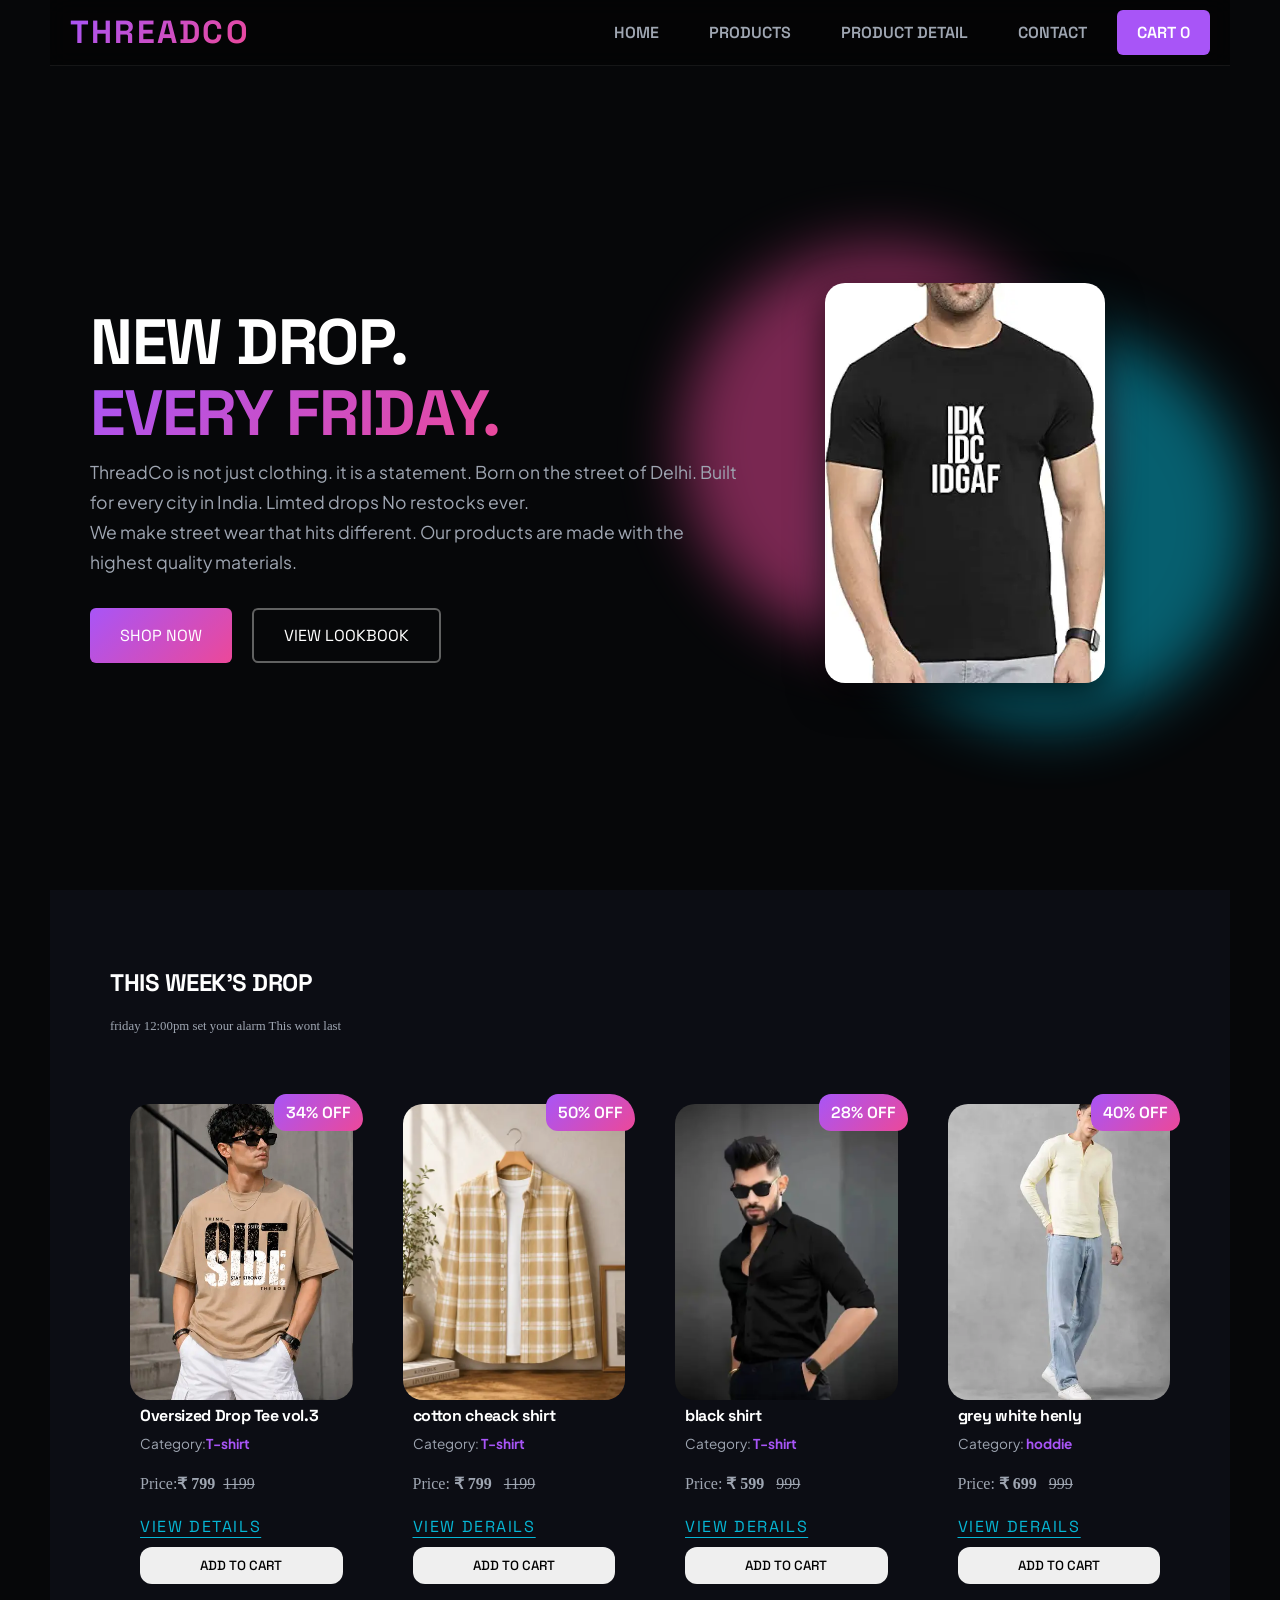
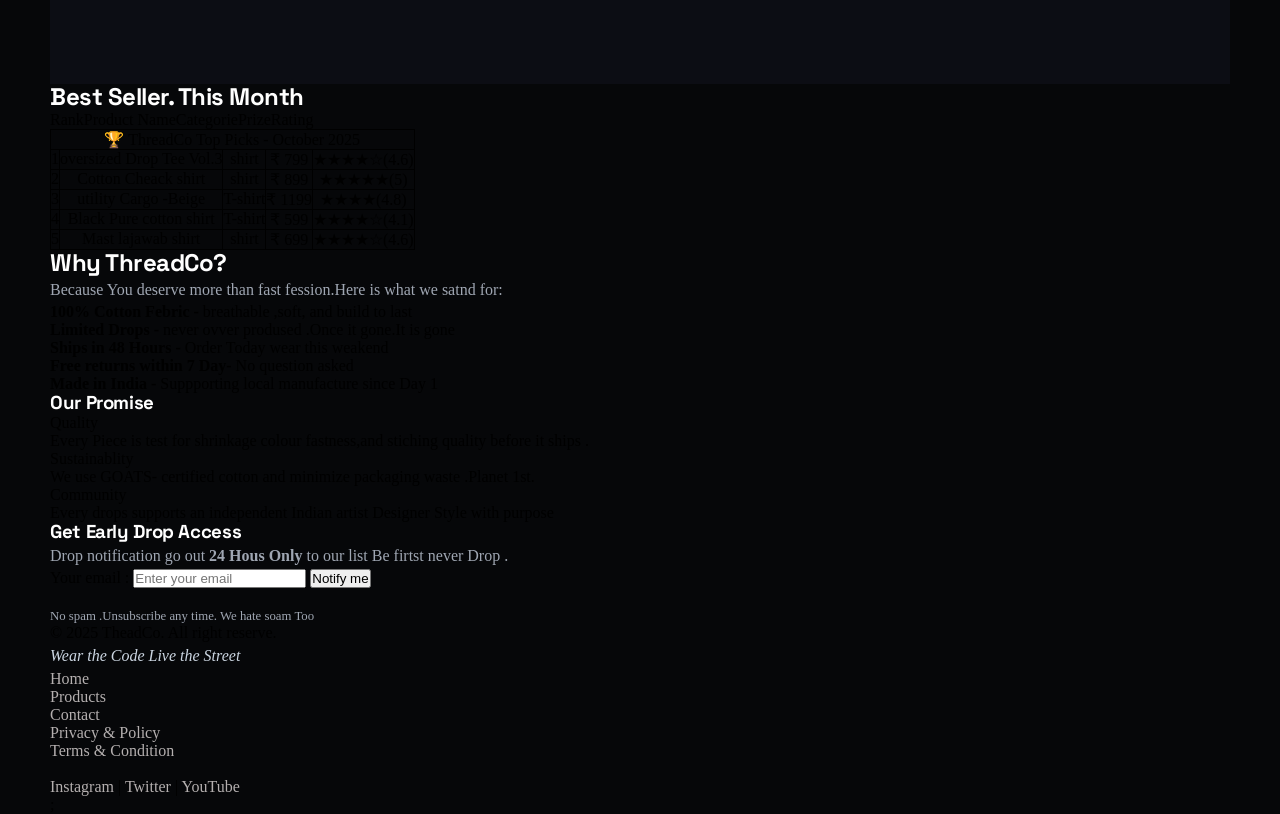
==== index.html @ 365b4011 "Add files via upload" ====
<!DOCTYPE html>
<html lang="en">

<head>
  <meta charset="UTF-8">
  <meta name="viewport" content="width=device-width, initial-scale=1.0">
  <title>ThreadCode - wear the code live the street.</title>
  <style>
    table,th,td,tr{
       border: 1px solid black;
            border-collapse: collapse;
            text-align: center;
    }

  </style>
  <link rel="stylesheet" href="style.css">
  </head>

  <body>
      <header> 
        <h1>ThreadCo</h1>
        <!-- <p><em>Wear The Code. Live The Sreet</em></p> -->
         <nav>
        <ul type="disk">
          <li><a href="">Home</a></li>
          <li><a href="products.html">Products</a></li>
          <li><a href="">Product detail</a></li>
          <li><a href="contactus.html">Contact</a></li>
          <li><a href="">Cart 0</a></li>
        </ul>
        </nav>
      </header>
   <div>
     <main>
       <section id="hero">
         <div id="lefthero">
          <h2>New Drop. <br><span id="gradient-text"> Every Friday.</span></h2>
         <p>ThreadCo is not just clothing. it is a statement. Born on the street of Delhi. Built for every city in India.
         Limted drops No restocks ever. <br>
         We make street wear that hits different. Our products are made with the highest quality materials. <br></p>
         <div id="cta">
         <a href=" " class="btn1">Shop Now</a> 
         <a href="" class="btn2">View Lookbook</a>
         </div>
        </div>
        
        <div id="righthero">
          <div><div class="glow orb1"></div>
          <div><div class="glow orb2"></div>
        </div><img src="hero.webp" alt="">
          
       </div>
       </section>

       <section id="week-drop">
       <h2>This Week's Drop</h2>
       <p id="p1"><small> friday 12:00pm set your alarm This wont last</small></p>
          
        <!-- item 1 -->
          
          <div id="cards">
          <Article>
          <figure>
          <img src="oversized  t shirt.webp" alt="" length="200px" width="200px">
          <figcaption>Oversized Drop Tee vol.3 </figcaption><br>
        </figure>
          <h3>Oversized Drop Tee vol.3</h3>
        <p>Category:<span>T-shirt</span></p>
        <p>Price:<b>₹ 799</b><s>1199</s></p>
        <p><mark>34% OFF</mark></p>
        <a href="">view details</a>
        <button type="submit" style="margin: 10px;">Add to cart</button>
           </Article>

         <!-- item 2 -->
         
         <article>
         <figure>
          <img src="cotton cheack shirt.webp" alt="" length="200px" width="200px">
          <figcaption> cotton cheack shirt </figcaption>
        </figure>
          <h3>cotton cheack shirt</h3>
         <p>Category: <span>T-shirt</span></p>
         <p>Price:  <b>₹ 799</b> <s>1199</s></p>
         <p><mark>50% OFF</mark></p>

         <a href="">view derails </a>
         <button type="submit" style="margin: 10px;">Add to cart</button>
          </article>

         <!-- item 3 -->

          <article>
         <figure>
          <img src="black shirt.webp" alt="" length="200px" width="200px">
          <figcaption>black shirt </figcaption>
         </figure>
            <h3>black shirt </h3>
         <p>Category: <span>T-shirt</span></p>
         <p>Price:  <b>₹ 599</b> <s>999</s></p>
         <p><mark>28% OFF</mark></p>
         <a href="">view derails </a>
         <button type="submit" style="margin: 10px;">Add to cart</button>
         </article>

         <!-- item 4 -->

          <article>
         <figure>
          <img src="henly.webp" alt="" length="200px" width="200px">
          <figcaption>grey white henly </figcaption>
         </figure>
           <h3>grey white henly</h3>
         <p>Category: <span>hoddie</span></p>
         <p>Price:<b> ₹ 699 </b> <s>999</s></p>
        <p> <mark>40% OFF</mark> </p>
        <a href="">view derails </a>
        <button type="submit" style="margin: 10px;">Add to cart</button>
        </article>
       </section>
       </div>
                 
       <section>
        <h2>Best Seller. This Month </h2>
        <table>
        <tr>
          <td colspan="5">&#127942; ThreadCo Top Picks - October 2025 </td>
        </tr>
        <tr>
        <d>Rank</d>
        <d>Product Name</d>
        <d>Categorie</d>
        <d>Prize</d>
        <d>Rating</d>
       </tr>
        <tr>
          <td>1</td>
          <td>oversized Drop Tee Vol.3</td>
          <td>shirt</td>
          <td> &#8377; 799</td>
          <td>&#9733;&#9733;&#9733;&#9733;&#9734;(4.6)</td>
        </tr>
        <tr>
          <td>2</td>
          <td>Cotton Cheack shirt</td>
          <td>shirt</td>
          <td>  &#8377; 899</td>
          <td>&#9733;&#9733;&#9733;&#9733;&#9733;(5)</td>
        </tr>
        <tr>
        <td>3 </td>
        <td>utility Cargo -Beige</td>
        <td>T-shirt</td>
        <td>  &#8377; 1199</td>
        <td>&#9733;&#9733;&#9733;&#9733;(4.8)</td>
      </tr>
        <tr>
        <td>4</td>
        <td>Black Pure cotton shirt</td>
        <td>T-shirt</td>
        <td>  &#8377; 599</td>
        <td>&#9733;&#9733;&#9733;&#9733;&#9734;(4.1)</td>
      </tr>
        <td>5</td>
        <td>Mast lajawab shirt</td>
        <td>shirt</td>
        <td> &#8377; 699</td>
        <td>&#9733;&#9733;&#9733;&#9733;&#9734;(4.6)</td>
      </tr>
        </table>
      </section>

      <section>
         <h2>Why ThreadCo?</h2>
         <p>Because You deserve more than fast fession.Here is what we satnd for:</p>
         <ul>
          <li><b>100% Cotton Febric -</b> breathable ,soft, and build to last</li>
          <li><b>Limited Drops -</b> never ovver prodused .Once it gone.It is gone</li>
          <li><b>Ships in 48 Hours  -</b> Order Today wear this weakend </li>
          <li><b>Free returns within 7 Day-</b> No question asked </li>
          <li><b>Made in India -</b> Suppporting local manufacture since Day 1</li>
          </ul>
        <h3>Our Promise</h3>
        <dl>
          <dt> Quality 
            <dd>
                Every Piece is test for shrinkage colour fastness,and stiching quality before it ships .
            </dd>
          </dt>

          <dt>Sustainablity
            <dd>
               We use GOATS- certified cotton and minimize packaging waste .Planet 1st.
            </dd>
          </dt>

          <dt>Community
            <dd>
                Every drops supports an independent Indian artist Designer Style with purpose
            </dd>
          </dt>
          <section>
            <h3>
              Get Early Drop Access
            </h3>
            <p>Drop notification go out <b>24 Hous Only </b>to our list Be firtst never Drop .</p>
            <label for="email">Your email :</label>
            <input type="email" id="email" placeholder="Enter your email">
            <button type="submit">Notify me</button> <br><br>
           <small>No spam .Unsubscribe any time. We hate soam Too</small>
            </section>
           </dl>
          </main>
        </section>
      <footer>
         &#169 2025 TheadCo. All right reserve.
           <br>
           <p><em>Wear the Code Live the Street</em></p>
           <nav>
             <ul>
            <li><a href="">Home</a></li>
            <li><a href="">Products</a></li>
            <li><a href="">Contact </a></li>
            <li><a href="">Privacy & Policy</a></li>
            <li><a href="">Terms & Condition</a></li>
           </ul>
           </nav>
           <br>
            <a href="">Instagram</a> | <a href="">Twitter</a> | <a href="">YouTube</a>
    </footer>
  </div>

</body>

</html>;
---- style.css ----
@import url('https://fonts.googleapis.com/css2?family=Plus+Jakarta+Sans:wght@300;400;500;600;700;800&family=Space+Grotesk:wght@400;500;600;700;800&display=swap');


* {
    padding: 0;
    margin: 0;
    box-sizing: border-box;
}

:root {
    /* Brand Theme Colors */
    --color-primary: #a855f7;
    --color-primary-glow: rgba(168, 85, 247, 0.25);
    --color-secondary: #ec4899;
    --color-secondary-glow: rgba(236, 72, 153, 0.25);
    --color-accent: #06b6d4;


    /* Base & Layout Backgrounds */
    --color-bg-base: #060709;
    --color-bg-section: #0c0d14;
    --color-bg-footer: #161922;
    --color-surface: #11131a;
    --color-surface-muted: #1e212f;


    /* Borders */
    --color-border: rgba(255, 255, 255, 0.07);


    /* Typography Text Colors */
    --white: #ffffff;
    --color-text-body: #cbd5e1;
    --color-text-muted: #9fa6b2;
    --font-display: 'Space Grotesk', sans-serif;
    --font-body: 'Plus Jakarta Sans', sans-serif;
    --radius-sm: 6px;
    --radius-md: 12px;
    --radius-lg: 20px;
    --shadow-sm: 0 4px 12px rgba(0, 0, 0, 0.5);
    --shadow-md: 0 12px 36px rgba(0, 0, 0, 0.7);
    --shadow-lg: 0 24px 64px rgba(0, 0, 0, 0.9);
    --gradient-accent: linear-gradient(135deg, var(--color-primary) 0%, var(--color-secondary) 100%);
    --gradient-secondary: linear-gradient(135deg, var(--color-accent) 0%, #3b82f6 100%);
}

html {
    font-size: 16px;
}
h1,
h2,
h3,
h4,
h5,
h6 {
    font-family: var(--font-display);
    font-weight: 700;
    line-height: 1.1;
    letter-spacing: -0.02em;
    color: var(--white);
}

/* 
h1 {
    font-size: clamp(2.4rem, 6vw, 5rem);
}

h2 {
    font-size: clamp(1.8rem, 4vw, 3rem);
}

h3 {
    font-size: clamp(1.2rem, 2.5vw, 1.75rem);
}

h4 {
    font-size: 1.125rem;
    font-weight: 600;
} */

p {
    font-size: 1rem;
    line-height: 1.7;
    color: var(--color-text-muted);
}


small {
    font-size: 0.8rem;
    color: var(--color-text-muted);
}

strong {
    color: var(--white);
    font-weight: 600;
}

em {
    color: var(--color-text-body);
}

ul {
    list-style: none;
}

a {
    /* color: inherit; */
    color: rgb(180, 175, 175);
    text-decoration: none;
}


body {
    background-color: var(--color-bg-base);
    padding: 0 50px;
    opacity: 1;
}

header {
    position: fixed;
    background-color: rgba(4, 4, 4, 0.604);
    backdrop-filter: blur(10px);
    -webkit-backdrop-filter: blur(10px);
    display: flex;
    left: 50px;
    right: 50px;
    border-bottom: 1px solid var(--color-border);
    justify-content: space-between;
    align-items: center;
    padding: 15px 20px;
    text-transform: uppercase;
    z-index: 10;

}

header nav ul {
    display: flex;
    gap: 10px;
}

header h1 {
    font-size: 2rem;
    letter-spacing: 0.07em;
    background: var(--gradient-accent);
    background-clip: text;
    -webkit-background-clip: text;
    color: transparent;
    -webkit-text-fill-color: transparent;
}


header nav a {
    /* display: inline-block; */
    font-family: var(--font-display);
    color: var(--color-text-muted);
    padding: 12px 20px;
    border-radius: var(--radius-sm);
    font-weight: 600;
    text-wrap: nowrap;
}

header nav a:hover {
    background-color: rgba(32, 31, 31, 0.605);
    color: var(--white);
}

header nav li:last-child a {
    background-color: var(--color-primary);
    color: var(--white);
}

header nav li:last-child a:hover {
    background-color: var(--color-secondary);
}

main {
    /* padding-top: 80px; */
    padding-top: 80px;
}

#hero {
    height: 90vh;
    display: flex;
    justify-content: space-between;
    align-items: center;
    padding: 50px 40px;
}

#lefthero {
    display: flex;
    flex-direction: column;
    gap: 10px;
    max-width: 650px;
}

#lefthero h2 {
    font-size: 4rem;
    text-transform: uppercase;
}

#gradient-text {
    background: var(--gradient-accent);
    background-clip: text;
    -webkit-background-clip: text;
    color: transparent;
    -webkit-text-fill-color: transparent;
}

#hero p {
    font-size: 1.1rem;
    font-family: var(--font-body);
}

#cta {
    display: flex;
    gap: 20px;
    margin-top: 20px;
}

#cta a {
    padding: 15px 30px;
    border-radius: var(--radius-sm);
    text-transform: uppercase;
    font-family: var(--font-display);
    font-weight: 700px;
    color: var(--white);
}

.btn1 {
    background: var(--gradient-accent);
    display: flex;
    justify-content: center;
    align-items: center;

}

.btn1:hover {
    /* background-color: var(--color-primary); */
    box-shadow: 0 8px 20px rgba(223, 71, 190, 0.506);
    background: linear-gradient(135deg, #a54ef7 0%, #f2459b 100%);
}

.btn2 {
    border: 2px solid rgba(104, 104, 104, 0.926);
}

.btn2:hover {
    background-color: rgba(255, 255, 255, 0.07);
    border-color: var(--white);
}

#righthero {
    flex: 1;
    display: flex;
    justify-content: center;
    align-items: center;
    height: 500px;
    position: relative;
    /* margin-right: 200px; */
}

#righthero img {
    height: 400px;
    width: 280px;
    object-fit: cover;
    border-radius: var(--radius-lg);
    z-index: 1;
    box-shadow: var(--shadow-md);

    animation: figure-animate 3s infinite alternate;
}
#righthero img:hover {
    border: 1px solid var(--color-primary);
    box-shadow: var(--shadow-sm)
}

.glow {
    width: 400px;
    height: 400px;
    z-index: -1;
    border-radius: 50%;
    position: absolute;
    filter: blur(30px);
    opacity: .5; 
    animation: orb-animate 6s infinite 1s alternate; 
}
 .orb1 {
    top: 18%;
    left: 24%;
    background-color: var(--color-accent);
}

.orb2 {
    bottom: 18%;
    right: 24%;
    background-color: var(--color-secondary);
}
/* .glow {
    height: 200px;
    width: 200px;
    background-color: #06b6d4;
} */

/* #week-drop h2{
font-size: xx-large;
text-transform: uppercase;
}
#week-drop > p{
margin: 10px 0 ;
font-family: var(--font-body);
}
#cards{
    /* background-color: #0f101a84; */
    /* padding: 80px 70px; 
display: flex;
margin-top: 30px;
flex-wrap: wrap;
gap: 10px;
}
#week-drop article{
flex: 1 1  240px;
display: flex;
border-radius: var(--radius-lg);
/* padding:10px; 
flex-direction: column;
} 
figure{
aspect-ratio: 3/4;
}*/
article figcaption{
    display: none;
}
    /*
figure img{
width: 50%;
height: 50%;
object-fit: cover;
}  */
#week-drop{
    background-color:#0C0D14;
    padding: 80px 60px;
}
#week-drop h2{
    text-transform: uppercase;
}
#p1{
    padding: 15px 0;
}
#cards{
    display:flex ;
    flex-wrap: wrap;
    gap: 30px;
    margin-top: 40px;
}
#cards article{
    flex: 1;
    display: flex;
    left: 10px;
    flex-direction: column;
    padding: 10px;
     /* background-color: #6b9aeb; */
     border-radius: 25px;
     /* border:1px solid rgba(183, 63, 189, 0.623); */
     overflow: hidden;
     /* padding-left: 30px; */
}
figure{
    aspect-ratio: 3/4;
    overflow: hidden;
}
figure img{
    height: 100%;
    width: 100%;
    border-radius: 20px;
    object-fit: cover;
}
article figcaption{
    font-weight: bolder;
    font-size: large;
    font-family: 'Gill Sans', 'Gill Sans MT', Calibri, 'Trebuchet MS', sans-serif;
}
#cards article h3{
padding: 7px 10px;
font-size:1rem;
}
#cards article p:first-of-type{
  /* color: #a54ef7; */
  font-family: var(--font-body);
  padding: 0 10px;
  font-size:.85rem;
}
#cards article p span{
    color: var(--color-primary);
    font-weight: 700;
}
#cards article p:nth-of-type(2){
   padding: 15px 10px;
}

#cards article p:nth-of-type(2) strong{
  font-family: var(--font-display);
}
#cards article p:nth-of-type(2) s{
  margin-left: 8px;
}
#cards article p:nth-of-type(3) mark{
background: var(--gradient-accent);
padding: 5px 12px;
border-radius: var(--radius-md);
color: white;
font-family: var(--font-display);
font-weight: 600;
position: absolute;
top: 0;
right: 0;
}
#cards article p:nth-of-type(3){
padding-left: 10px;

}
article{
    position: relative;
}
article a{
    text-decoration: underline;
    text-underline-offset: 5px;
    padding-left: 10px;
    color: var(--color-accent);
    text-transform: uppercase;
    letter-spacing: 0.1em;
    padding: 4px 10px 0;
    font-family: var(--font-display);
}
article a:hover{
  color: var(--color-secondary);
}
article > button{
    margin: 10px 20px;
    padding: 10px 20px;
    border-radius: var(--radius-md);
    border: none;
    text-transform: uppercase;
    font-family: var(--font-display);font-weight: 500;
}
article > button:hover{
    color: white;
    background-color: var(--color-primary);
    cursor: pointer;
}
article:hover{
    border: 1px solid var(--color-primary);
    box-shadow:  0 10px 10px var(--color-primary-glow);
}
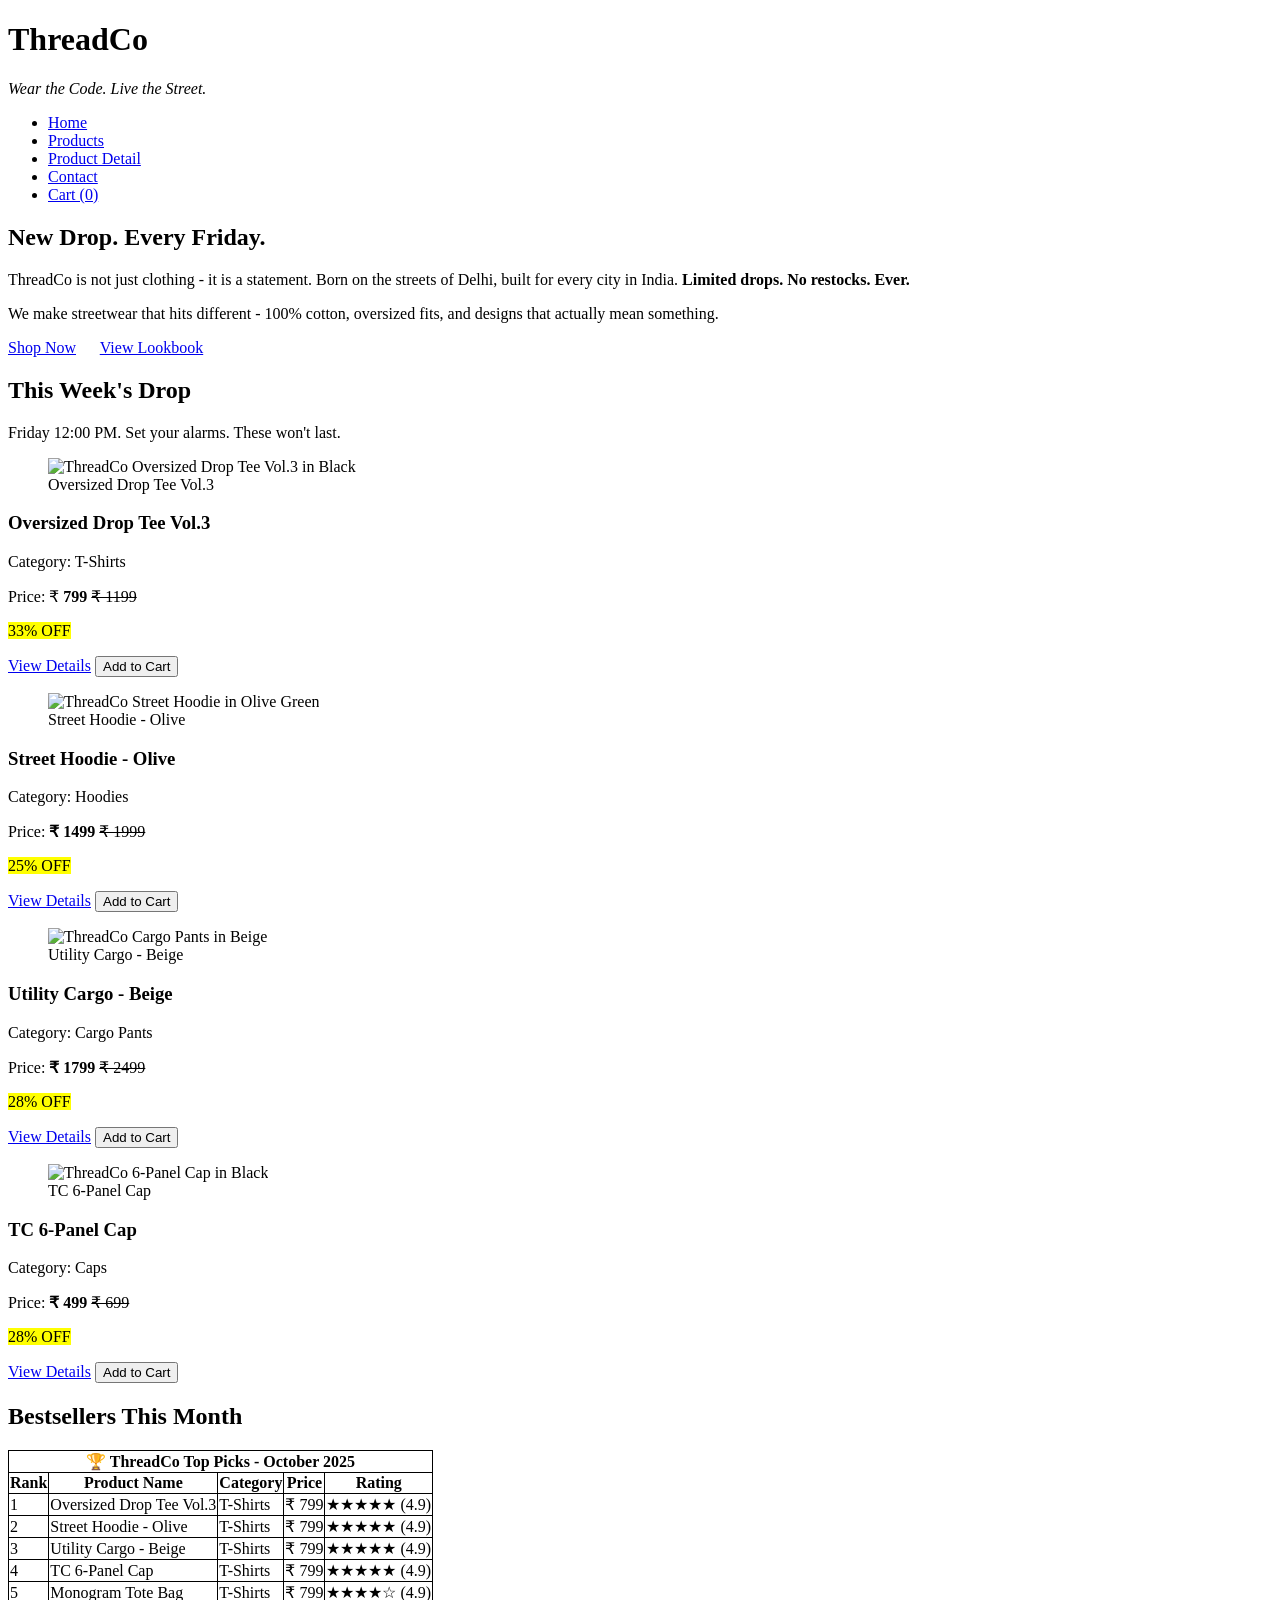
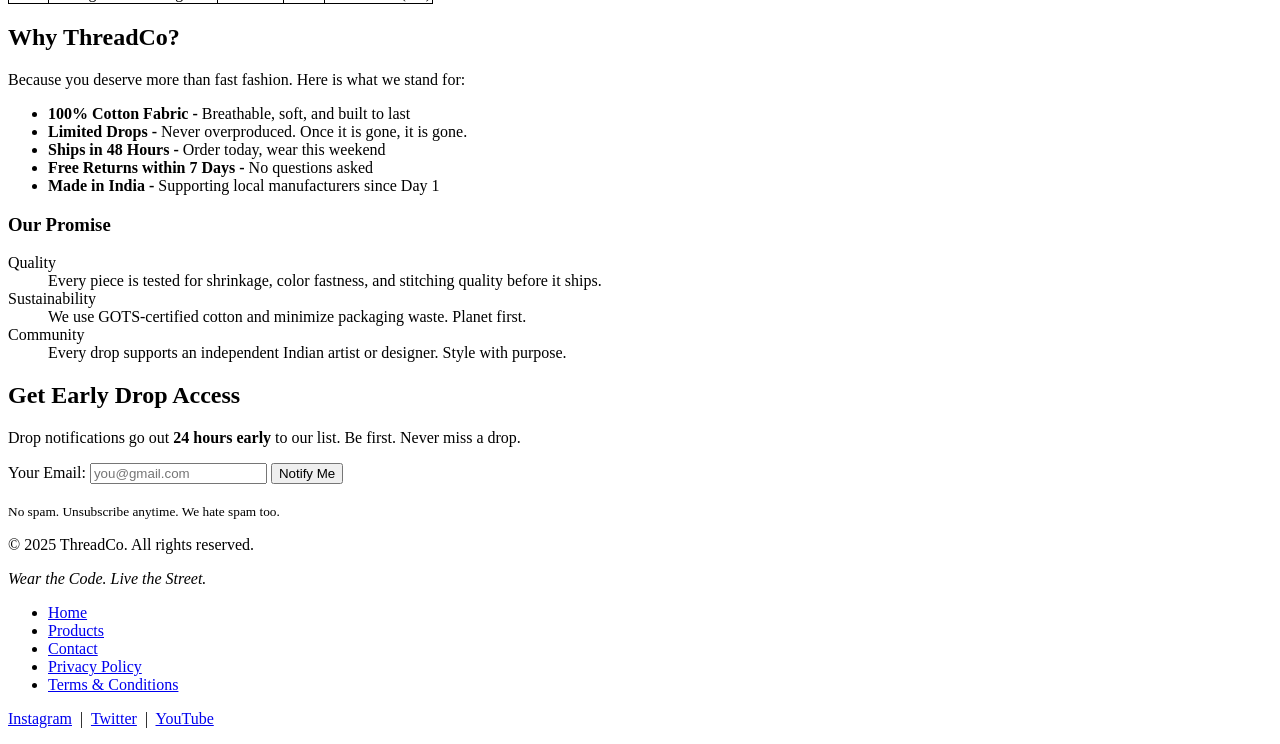
==== commit 003f526a: "Add files via upload" ====
--- a/index.html
+++ b/index.html
@@ -1,235 +1,228 @@
-<!DOCTYPE html>
-<html lang="en">
-
-<head>
-  <meta charset="UTF-8">
-  <meta name="viewport" content="width=device-width, initial-scale=1.0">
-  <title>ThreadCode - wear the code live the street.</title>
-  <style>
-    table,th,td,tr{
-       border: 1px solid black;
-            border-collapse: collapse;
-            text-align: center;
-    }
-
-  </style>
-  <link rel="stylesheet" href="style.css">
-  </head>
-
-  <body>
-      <header> 
-        <h1>ThreadCo</h1>
-        <!-- <p><em>Wear The Code. Live The Sreet</em></p> -->
-         <nav>
-        <ul type="disk">
-          <li><a href="">Home</a></li>
-          <li><a href="products.html">Products</a></li>
-          <li><a href="">Product detail</a></li>
-          <li><a href="contactus.html">Contact</a></li>
-          <li><a href="">Cart 0</a></li>
-        </ul>
-        </nav>
-      </header>
-   <div>
-     <main>
-       <section id="hero">
-         <div id="lefthero">
-          <h2>New Drop. <br><span id="gradient-text"> Every Friday.</span></h2>
-         <p>ThreadCo is not just clothing. it is a statement. Born on the street of Delhi. Built for every city in India.
-         Limted drops No restocks ever. <br>
-         We make street wear that hits different. Our products are made with the highest quality materials. <br></p>
-         <div id="cta">
-         <a href=" " class="btn1">Shop Now</a> 
-         <a href="" class="btn2">View Lookbook</a>
-         </div>
-        </div>
-        
-        <div id="righthero">
-          <div><div class="glow orb1"></div>
-          <div><div class="glow orb2"></div>
-        </div><img src="hero.webp" alt="">
-          
-       </div>
-       </section>
-
-       <section id="week-drop">
-       <h2>This Week's Drop</h2>
-       <p id="p1"><small> friday 12:00pm set your alarm This wont last</small></p>
-          
-        <!-- item 1 -->
-          
-          <div id="cards">
-          <Article>
-          <figure>
-          <img src="oversized  t shirt.webp" alt="" length="200px" width="200px">
-          <figcaption>Oversized Drop Tee vol.3 </figcaption><br>
-        </figure>
-          <h3>Oversized Drop Tee vol.3</h3>
-        <p>Category:<span>T-shirt</span></p>
-        <p>Price:<b>₹ 799</b><s>1199</s></p>
-        <p><mark>34% OFF</mark></p>
-        <a href="">view details</a>
-        <button type="submit" style="margin: 10px;">Add to cart</button>
-           </Article>
-
-         <!-- item 2 -->
-         
-         <article>
-         <figure>
-          <img src="cotton cheack shirt.webp" alt="" length="200px" width="200px">
-          <figcaption> cotton cheack shirt </figcaption>
-        </figure>
-          <h3>cotton cheack shirt</h3>
-         <p>Category: <span>T-shirt</span></p>
-         <p>Price:  <b>₹ 799</b> <s>1199</s></p>
-         <p><mark>50% OFF</mark></p>
-
-         <a href="">view derails </a>
-         <button type="submit" style="margin: 10px;">Add to cart</button>
-          </article>
-
-         <!-- item 3 -->
-
-          <article>
-         <figure>
-          <img src="black shirt.webp" alt="" length="200px" width="200px">
-          <figcaption>black shirt </figcaption>
-         </figure>
-            <h3>black shirt </h3>
-         <p>Category: <span>T-shirt</span></p>
-         <p>Price:  <b>₹ 599</b> <s>999</s></p>
-         <p><mark>28% OFF</mark></p>
-         <a href="">view derails </a>
-         <button type="submit" style="margin: 10px;">Add to cart</button>
-         </article>
-
-         <!-- item 4 -->
-
-          <article>
-         <figure>
-          <img src="henly.webp" alt="" length="200px" width="200px">
-          <figcaption>grey white henly </figcaption>
-         </figure>
-           <h3>grey white henly</h3>
-         <p>Category: <span>hoddie</span></p>
-         <p>Price:<b> ₹ 699 </b> <s>999</s></p>
-        <p> <mark>40% OFF</mark> </p>
-        <a href="">view derails </a>
-        <button type="submit" style="margin: 10px;">Add to cart</button>
-        </article>
-       </section>
-       </div>
-                 
-       <section>
-        <h2>Best Seller. This Month </h2>
-        <table>
-        <tr>
-          <td colspan="5">&#127942; ThreadCo Top Picks - October 2025 </td>
-        </tr>
-        <tr>
-        <d>Rank</d>
-        <d>Product Name</d>
-        <d>Categorie</d>
-        <d>Prize</d>
-        <d>Rating</d>
-       </tr>
-        <tr>
-          <td>1</td>
-          <td>oversized Drop Tee Vol.3</td>
-          <td>shirt</td>
-          <td> &#8377; 799</td>
-          <td>&#9733;&#9733;&#9733;&#9733;&#9734;(4.6)</td>
-        </tr>
-        <tr>
-          <td>2</td>
-          <td>Cotton Cheack shirt</td>
-          <td>shirt</td>
-          <td>  &#8377; 899</td>
-          <td>&#9733;&#9733;&#9733;&#9733;&#9733;(5)</td>
-        </tr>
-        <tr>
-        <td>3 </td>
-        <td>utility Cargo -Beige</td>
-        <td>T-shirt</td>
-        <td>  &#8377; 1199</td>
-        <td>&#9733;&#9733;&#9733;&#9733;(4.8)</td>
-      </tr>
-        <tr>
-        <td>4</td>
-        <td>Black Pure cotton shirt</td>
-        <td>T-shirt</td>
-        <td>  &#8377; 599</td>
-        <td>&#9733;&#9733;&#9733;&#9733;&#9734;(4.1)</td>
-      </tr>
-        <td>5</td>
-        <td>Mast lajawab shirt</td>
-        <td>shirt</td>
-        <td> &#8377; 699</td>
-        <td>&#9733;&#9733;&#9733;&#9733;&#9734;(4.6)</td>
-      </tr>
-        </table>
-      </section>
-
-      <section>
-         <h2>Why ThreadCo?</h2>
-         <p>Because You deserve more than fast fession.Here is what we satnd for:</p>
-         <ul>
-          <li><b>100% Cotton Febric -</b> breathable ,soft, and build to last</li>
-          <li><b>Limited Drops -</b> never ovver prodused .Once it gone.It is gone</li>
-          <li><b>Ships in 48 Hours  -</b> Order Today wear this weakend </li>
-          <li><b>Free returns within 7 Day-</b> No question asked </li>
-          <li><b>Made in India -</b> Suppporting local manufacture since Day 1</li>
-          </ul>
-        <h3>Our Promise</h3>
-        <dl>
-          <dt> Quality 
-            <dd>
-                Every Piece is test for shrinkage colour fastness,and stiching quality before it ships .
-            </dd>
-          </dt>
-
-          <dt>Sustainablity
-            <dd>
-               We use GOATS- certified cotton and minimize packaging waste .Planet 1st.
-            </dd>
-          </dt>
-
-          <dt>Community
-            <dd>
-                Every drops supports an independent Indian artist Designer Style with purpose
-            </dd>
-          </dt>
-          <section>
-            <h3>
-              Get Early Drop Access
-            </h3>
-            <p>Drop notification go out <b>24 Hous Only </b>to our list Be firtst never Drop .</p>
-            <label for="email">Your email :</label>
-            <input type="email" id="email" placeholder="Enter your email">
-            <button type="submit">Notify me</button> <br><br>
-           <small>No spam .Unsubscribe any time. We hate soam Too</small>
-            </section>
-           </dl>
-          </main>
-        </section>
-      <footer>
-         &#169 2025 TheadCo. All right reserve.
-           <br>
-           <p><em>Wear the Code Live the Street</em></p>
-           <nav>
-             <ul>
-            <li><a href="">Home</a></li>
-            <li><a href="">Products</a></li>
-            <li><a href="">Contact </a></li>
-            <li><a href="">Privacy & Policy</a></li>
-            <li><a href="">Terms & Condition</a></li>
-           </ul>
-           </nav>
-           <br>
-            <a href="">Instagram</a> | <a href="">Twitter</a> | <a href="">YouTube</a>
-    </footer>
-  </div>
-
-</body>
-
-</html>;+<!DOCTYPE html>
+<html lang="en">
+
+<head>
+    <meta charset="UTF-8">
+    <meta name="viewport" content="width=device-width, initial-scale=1.0">
+    <title>ThreadCo - Wear the Code. Live the Street.</title>
+    <style>
+        table,
+        tr,
+        td,
+        th {
+            border: 1px solid black;
+            border-collapse: collapse;
+        }
+    </style>
+</head>
+
+<body>
+
+    <header>
+        <h1>ThreadCo</h1>
+        <p><em>Wear the Code. Live the Street.</em></p>
+        <nav>
+            <ul>
+                <li><a href="index.html">Home</a></li>
+                <li><a href="products.html">Products</a></li>
+                <li><a href="product.html">Product Detail</a></li>
+                <li><a href="contact.html">Contact</a></li>
+                <li><a href="#">Cart (0)</a></li>
+            </ul>
+        </nav>
+    </header>
+
+    <main>
+        <section>
+            <h2>New Drop. Every Friday.
+            </h2>
+            <p>ThreadCo is not just clothing - it is a statement. Born on the streets of Delhi, built for every city in
+                India. <strong>Limited drops. No restocks. Ever.</strong></p>
+            <p>We make streetwear that hits different - 100% cotton, oversized fits, and designs that actually mean
+                something.</p>
+            <a href="products.html">Shop Now</a>
+            &nbsp;&nbsp;&nbsp;&nbsp;
+            <a href="products.html">View Lookbook</a>
+        </section>
+
+
+        <section>
+            <h2>This Week's Drop</h2>
+            <p>Friday 12:00 PM. Set your alarms. These won't last.</p>
+
+            <article>
+                <figure>
+                    <img src="images/product 1.jpg" alt="ThreadCo Oversized Drop Tee Vol.3 in Black">
+                    <figcaption>Oversized Drop Tee Vol.3</figcaption>
+                </figure>
+
+                <h3>Oversized Drop Tee Vol.3</h3>
+                <p>Category: T-Shirts</p>
+                <p>Price: &#8377; <strong>799</strong> <s>&#8377; 1199</s> </p>
+                <p><mark>33% OFF</mark></p>
+
+                <a href="product.html">View Details</a>
+                <button type="button">Add to Cart</button>
+
+            </article>
+
+            <article>
+                <figure>
+                    <img src="images/product 2.jpg" alt="ThreadCo Street Hoodie in Olive Green">
+                    <figcaption>Street Hoodie - Olive</figcaption>
+                </figure>
+
+                <h3>Street Hoodie - Olive</h3>
+                <p>Category: <span>Hoodies</span></p>
+                <p>Price: <strong>&#8377; 1499</strong> <s>&#8377; 1999</s></p>
+                <p><mark>25% OFF</mark></p>
+                <a href="product.html">View Details</a>
+                <button type="button">Add to Cart</button>
+            </article>
+
+            <article>
+                <figure>
+                    <img src="images/product 3.jpg" alt="ThreadCo Cargo Pants in Beige">
+                    <figcaption>Utility Cargo - Beige</figcaption>
+                </figure>
+                <h3>Utility Cargo - Beige</h3>
+                <p>Category: <span>Cargo Pants</span></p>
+                <p>Price: <strong>&#8377; 1799</strong> <s>&#8377; 2499</s></p>
+                <p><mark>28% OFF</mark></p>
+                <a href="product.html">View Details</a>
+                <button type="button">Add to Cart</button>
+
+            </article>
+
+            <article>
+                <figure>
+                    <img src="images/product 4.jpg" alt="ThreadCo 6-Panel Cap in Black">
+                    <figcaption>TC 6-Panel Cap</figcaption>
+                </figure>
+                <h3>TC 6-Panel Cap</h3>
+                <p>Category: <span>Caps</span></p>
+                <p>Price: <strong>&#8377; 499</strong> <s>&#8377; 699</s></p>
+                <p><mark>28% OFF</mark></p>
+                <a href="product.html">View Details</a>
+                <button type="button">Add to Cart</button>
+            </article>
+        </section>
+
+        <section>
+            <h2>Bestsellers This Month</h2>
+            <table>
+                <tr>
+                    <th colspan="5">&#127942; ThreadCo Top Picks - October 2025</th>
+                </tr>
+                <tr>
+                    <th>Rank</th>
+                    <th>Product Name</th>
+                    <th>Category</th>
+                    <th>Price</th>
+                    <th>Rating</th>
+                </tr>
+                <tr>
+                    <td>1</td>
+                    <td>Oversized Drop Tee Vol.3</td>
+                    <td>T-Shirts</td>
+                    <td>&#8377; 799</td>
+                    <td>&#9733;&#9733;&#9733;&#9733;&#9733; (4.9)</td>
+                </tr>
+                <tr>
+                    <td>2</td>
+                    <td>Street Hoodie - Olive</td>
+                    <td>T-Shirts</td>
+                    <td>&#8377; 799</td>
+                    <td>&#9733;&#9733;&#9733;&#9733;&#9733; (4.9)</td>
+                </tr>
+                <tr>
+                    <td>3</td>
+                    <td>Utility Cargo - Beige</td>
+                    <td>T-Shirts</td>
+                    <td>&#8377; 799</td>
+                    <td>&#9733;&#9733;&#9733;&#9733;&#9733; (4.9)</td>
+                </tr>
+                <tr>
+                    <td>4</td>
+                    <td>TC 6-Panel Cap</td>
+                    <td>T-Shirts</td>
+                    <td>&#8377; 799</td>
+                    <td>&#9733;&#9733;&#9733;&#9733;&#9733; (4.9)</td>
+                </tr>
+                <tr>
+                    <td>5</td>
+                    <td>Monogram Tote Bag</td>
+                    <td>T-Shirts</td>
+                    <td>&#8377; 799</td>
+                    <td>&#9733;&#9733;&#9733;&#9733;&#9734; (4.9)</td>
+                </tr>
+            </table>
+        </section>
+
+
+        <section>
+
+            <h2>Why ThreadCo?</h2>
+            <p>Because you deserve more than fast fashion. Here is what we stand for:</p>
+            <ul>
+                <li><strong>100% Cotton Fabric - </strong> Breathable, soft, and built to last</li>
+                <li><strong>Limited Drops -</strong> Never overproduced. Once it is gone, it is gone.</li>
+                <li><strong>Ships in 48 Hours -</strong> Order today, wear this weekend</li>
+                <li><strong>Free Returns within 7 Days -</strong> No questions asked</li>
+                <li><strong>Made in India -</strong> Supporting local manufacturers since Day 1</li>
+            </ul>
+
+            <h3>Our Promise</h3>
+
+            <dl>
+                <dt>Quality</dt>
+                <dd>Every piece is tested for shrinkage, color fastness, and stitching quality before it ships.</dd>
+
+                <dt>Sustainability</dt>
+                <dd>We use GOTS-certified cotton and minimize packaging waste. Planet first.</dd>
+
+                <dt>Community</dt>
+                <dd>Every drop supports an independent Indian artist or designer. Style with purpose.</dd>
+            </dl>
+        </section>
+
+
+        <section>
+            <h2>Get Early Drop Access</h2>
+            <p>Drop notifications go out <strong>24 hours early</strong> to our list. Be first. Never miss a drop.</p>
+            <form action="">
+                <label for="email">Your Email:</label>
+                <input type="email" id="email" name="email" placeholder="you@gmail.com" required>
+                <button type="submit">Notify Me</button>
+            </form>
+            <br>
+            <small>No spam. Unsubscribe anytime. We hate spam too.</small>
+        </section>
+    </main>
+
+
+    <footer>
+        <p>&copy; 2025 ThreadCo. All rights reserved.</p>
+        <p><em>Wear the Code. Live the Street.</em></p>
+        <nav>
+            <ul>
+                <li><a href="index.html">Home</a></li>
+                <li><a href="products.html">Products</a></li>
+                <li><a href="contact.html">Contact</a></li>
+                <li><a href="#">Privacy Policy</a></li>
+                <li><a href="#">Terms &amp; Conditions</a></li>
+            </ul>
+        </nav>
+
+        <p>
+            <a href="https://instagram.com" target="_blank">Instagram</a>
+            &nbsp;|&nbsp;
+            <a href="https://twitter.com" target="_blank">Twitter</a>
+            &nbsp;|&nbsp;
+            <a href="https://youtube.com" target="_blank">YouTube</a>
+        </p>
+    </footer>
+
+</body>
+
+</html>
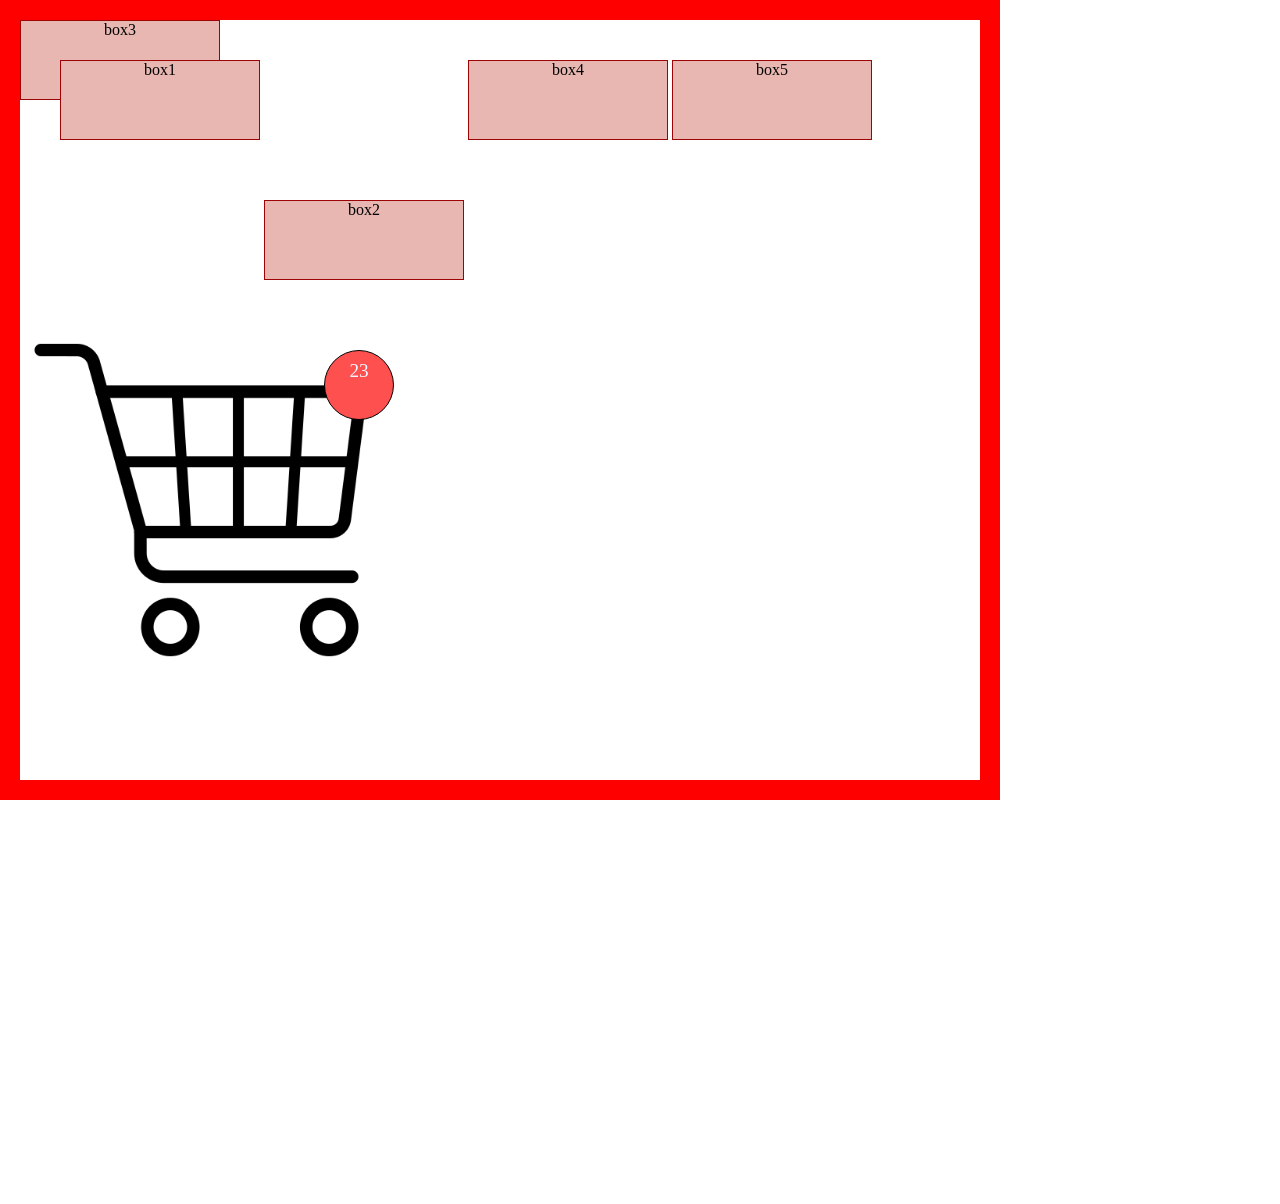
==== commit 1f23a43b: "Add files via upload" ====
--- a/index.html
+++ b/index.html
@@ -1,228 +1,26 @@
-<!DOCTYPE html>
-<html lang="en">
-
-<head>
-    <meta charset="UTF-8">
-    <meta name="viewport" content="width=device-width, initial-scale=1.0">
-    <title>ThreadCo - Wear the Code. Live the Street.</title>
-    <style>
-        table,
-        tr,
-        td,
-        th {
-            border: 1px solid black;
-            border-collapse: collapse;
-        }
-    </style>
-</head>
-
-<body>
-
-    <header>
-        <h1>ThreadCo</h1>
-        <p><em>Wear the Code. Live the Street.</em></p>
-        <nav>
-            <ul>
-                <li><a href="index.html">Home</a></li>
-                <li><a href="products.html">Products</a></li>
-                <li><a href="product.html">Product Detail</a></li>
-                <li><a href="contact.html">Contact</a></li>
-                <li><a href="#">Cart (0)</a></li>
-            </ul>
-        </nav>
-    </header>
-
-    <main>
-        <section>
-            <h2>New Drop. Every Friday.
-            </h2>
-            <p>ThreadCo is not just clothing - it is a statement. Born on the streets of Delhi, built for every city in
-                India. <strong>Limited drops. No restocks. Ever.</strong></p>
-            <p>We make streetwear that hits different - 100% cotton, oversized fits, and designs that actually mean
-                something.</p>
-            <a href="products.html">Shop Now</a>
-            &nbsp;&nbsp;&nbsp;&nbsp;
-            <a href="products.html">View Lookbook</a>
-        </section>
-
-
-        <section>
-            <h2>This Week's Drop</h2>
-            <p>Friday 12:00 PM. Set your alarms. These won't last.</p>
-
-            <article>
-                <figure>
-                    <img src="images/product 1.jpg" alt="ThreadCo Oversized Drop Tee Vol.3 in Black">
-                    <figcaption>Oversized Drop Tee Vol.3</figcaption>
-                </figure>
-
-                <h3>Oversized Drop Tee Vol.3</h3>
-                <p>Category: T-Shirts</p>
-                <p>Price: &#8377; <strong>799</strong> <s>&#8377; 1199</s> </p>
-                <p><mark>33% OFF</mark></p>
-
-                <a href="product.html">View Details</a>
-                <button type="button">Add to Cart</button>
-
-            </article>
-
-            <article>
-                <figure>
-                    <img src="images/product 2.jpg" alt="ThreadCo Street Hoodie in Olive Green">
-                    <figcaption>Street Hoodie - Olive</figcaption>
-                </figure>
-
-                <h3>Street Hoodie - Olive</h3>
-                <p>Category: <span>Hoodies</span></p>
-                <p>Price: <strong>&#8377; 1499</strong> <s>&#8377; 1999</s></p>
-                <p><mark>25% OFF</mark></p>
-                <a href="product.html">View Details</a>
-                <button type="button">Add to Cart</button>
-            </article>
-
-            <article>
-                <figure>
-                    <img src="images/product 3.jpg" alt="ThreadCo Cargo Pants in Beige">
-                    <figcaption>Utility Cargo - Beige</figcaption>
-                </figure>
-                <h3>Utility Cargo - Beige</h3>
-                <p>Category: <span>Cargo Pants</span></p>
-                <p>Price: <strong>&#8377; 1799</strong> <s>&#8377; 2499</s></p>
-                <p><mark>28% OFF</mark></p>
-                <a href="product.html">View Details</a>
-                <button type="button">Add to Cart</button>
-
-            </article>
-
-            <article>
-                <figure>
-                    <img src="images/product 4.jpg" alt="ThreadCo 6-Panel Cap in Black">
-                    <figcaption>TC 6-Panel Cap</figcaption>
-                </figure>
-                <h3>TC 6-Panel Cap</h3>
-                <p>Category: <span>Caps</span></p>
-                <p>Price: <strong>&#8377; 499</strong> <s>&#8377; 699</s></p>
-                <p><mark>28% OFF</mark></p>
-                <a href="product.html">View Details</a>
-                <button type="button">Add to Cart</button>
-            </article>
-        </section>
-
-        <section>
-            <h2>Bestsellers This Month</h2>
-            <table>
-                <tr>
-                    <th colspan="5">&#127942; ThreadCo Top Picks - October 2025</th>
-                </tr>
-                <tr>
-                    <th>Rank</th>
-                    <th>Product Name</th>
-                    <th>Category</th>
-                    <th>Price</th>
-                    <th>Rating</th>
-                </tr>
-                <tr>
-                    <td>1</td>
-                    <td>Oversized Drop Tee Vol.3</td>
-                    <td>T-Shirts</td>
-                    <td>&#8377; 799</td>
-                    <td>&#9733;&#9733;&#9733;&#9733;&#9733; (4.9)</td>
-                </tr>
-                <tr>
-                    <td>2</td>
-                    <td>Street Hoodie - Olive</td>
-                    <td>T-Shirts</td>
-                    <td>&#8377; 799</td>
-                    <td>&#9733;&#9733;&#9733;&#9733;&#9733; (4.9)</td>
-                </tr>
-                <tr>
-                    <td>3</td>
-                    <td>Utility Cargo - Beige</td>
-                    <td>T-Shirts</td>
-                    <td>&#8377; 799</td>
-                    <td>&#9733;&#9733;&#9733;&#9733;&#9733; (4.9)</td>
-                </tr>
-                <tr>
-                    <td>4</td>
-                    <td>TC 6-Panel Cap</td>
-                    <td>T-Shirts</td>
-                    <td>&#8377; 799</td>
-                    <td>&#9733;&#9733;&#9733;&#9733;&#9733; (4.9)</td>
-                </tr>
-                <tr>
-                    <td>5</td>
-                    <td>Monogram Tote Bag</td>
-                    <td>T-Shirts</td>
-                    <td>&#8377; 799</td>
-                    <td>&#9733;&#9733;&#9733;&#9733;&#9734; (4.9)</td>
-                </tr>
-            </table>
-        </section>
-
-
-        <section>
-
-            <h2>Why ThreadCo?</h2>
-            <p>Because you deserve more than fast fashion. Here is what we stand for:</p>
-            <ul>
-                <li><strong>100% Cotton Fabric - </strong> Breathable, soft, and built to last</li>
-                <li><strong>Limited Drops -</strong> Never overproduced. Once it is gone, it is gone.</li>
-                <li><strong>Ships in 48 Hours -</strong> Order today, wear this weekend</li>
-                <li><strong>Free Returns within 7 Days -</strong> No questions asked</li>
-                <li><strong>Made in India -</strong> Supporting local manufacturers since Day 1</li>
-            </ul>
-
-            <h3>Our Promise</h3>
-
-            <dl>
-                <dt>Quality</dt>
-                <dd>Every piece is tested for shrinkage, color fastness, and stitching quality before it ships.</dd>
-
-                <dt>Sustainability</dt>
-                <dd>We use GOTS-certified cotton and minimize packaging waste. Planet first.</dd>
-
-                <dt>Community</dt>
-                <dd>Every drop supports an independent Indian artist or designer. Style with purpose.</dd>
-            </dl>
-        </section>
-
-
-        <section>
-            <h2>Get Early Drop Access</h2>
-            <p>Drop notifications go out <strong>24 hours early</strong> to our list. Be first. Never miss a drop.</p>
-            <form action="">
-                <label for="email">Your Email:</label>
-                <input type="email" id="email" name="email" placeholder="you@gmail.com" required>
-                <button type="submit">Notify Me</button>
-            </form>
-            <br>
-            <small>No spam. Unsubscribe anytime. We hate spam too.</small>
-        </section>
-    </main>
-
-
-    <footer>
-        <p>&copy; 2025 ThreadCo. All rights reserved.</p>
-        <p><em>Wear the Code. Live the Street.</em></p>
-        <nav>
-            <ul>
-                <li><a href="index.html">Home</a></li>
-                <li><a href="products.html">Products</a></li>
-                <li><a href="contact.html">Contact</a></li>
-                <li><a href="#">Privacy Policy</a></li>
-                <li><a href="#">Terms &amp; Conditions</a></li>
-            </ul>
-        </nav>
-
-        <p>
-            <a href="https://instagram.com" target="_blank">Instagram</a>
-            &nbsp;|&nbsp;
-            <a href="https://twitter.com" target="_blank">Twitter</a>
-            &nbsp;|&nbsp;
-            <a href="https://youtube.com" target="_blank">YouTube</a>
-        </p>
-    </footer>
-
-</body>
-
+<!DOCTYPE html>
+<html lang="en">
+<head>
+    <meta charset="UTF-8">
+    <meta name="viewport" content="width=device-width, initial-scale=1.0">
+    <title>Document</title>
+    <link rel="stylesheet" href="style.css">
+</head>
+<body>
+    <div id="wrapper">
+      <!-- <h1>hi mera naam sharad hai </h1>
+      <span> sharad </span>
+      <h3 id="zero">hello sagar</h3>
+      <h3 id="one">jai shree Ram </h3> -->
+      <span class="box" id="box1">box1</span>
+      <span class="box" id="box2">box2</span>
+      <span class="box" id="box3">box3</span>
+      <span class="box" id="box4">box4</span>
+      <span class="box" id="box5">box5</span>
+    </div>
+    <div id="cart">
+        <img id="image" src="shopping-cart.png" alt="">
+        <p id="icon">23</p>
+    </div>
+</body>
 </html>
--- a/style.css
+++ b/style.css
@@ -0,0 +1,79 @@
+ *{
+    margin: 0;
+    padding: 0;
+    box-sizing: border-box;
+}
+
+/*h1{
+    border: 1px solid black;
+    background-color: aquamarine;
+    /* height: 230px;
+    width: 500px; 
+}*/
+#wrapper{
+    padding: 40px;
+    width: 1000px;
+    height: 800px;
+    border: 20px  solid red;
+    position: relative;
+}
+span{
+    display: inline-block;
+    border: 1px solid rgb(155, 5, 5);
+    background-color: rgb(232, 183, 177);
+    height: 80px;
+    width: 200px; 
+    /* display: inline-block; */
+    /* margin-top:10px;  */
+    /* position: relative; */
+    /* left:30px; */
+    text-align: center;
+    
+}
+#box3{
+    position: absolute;
+    top: 0px;
+    left: 0px;
+}
+#icon{
+border: 1px solid black;
+color: aliceblue;
+border-radius: 50px;
+background-color: rgb(255, 80, 80);
+ display: inline-block;
+ height: 70px;
+ width: 70px;
+ text-align: center;
+ font-size: larger;
+ padding-top: 9px;
+ position: absolute;
+ top: 350px;
+ left: 324px;
+
+}
+#image{
+    top: -500px;
+    width: 400px;
+    height: 400px;
+    position: relative;
+
+}
+/* #box4{
+    /* position: fixed; 
+} */
+/* #zero{
+    border: 1px solid rgb(201, 21, 51);
+    /* display: none; */
+    /* visibility: hidden;
+}
+#one{
+   border: 1px solid green;
+} */
+ #box2{
+    position: sticky;
+    top: 200px;
+ }
+ #box1{
+    position:relative;
+    z-index: 2;
+ }
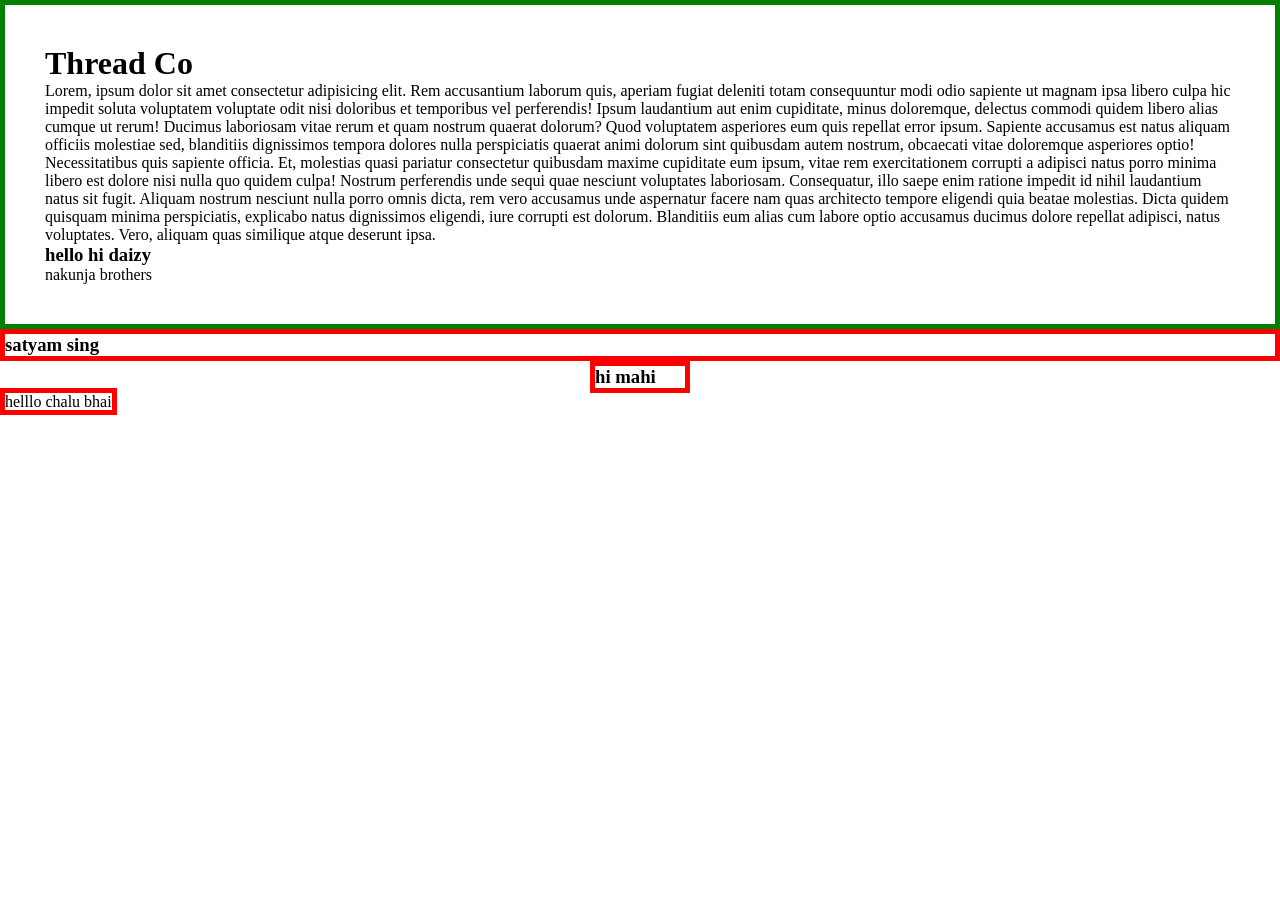
==== commit 86fca007: "Add files via upload" ====
--- a/index.html
+++ b/index.html
@@ -4,23 +4,19 @@
     <meta charset="UTF-8">
     <meta name="viewport" content="width=device-width, initial-scale=1.0">
     <title>Document</title>
-    <link rel="stylesheet" href="style.css">
+    <link rel="stylesheet" href="index.css">
 </head>
 <body>
     <div id="wrapper">
-      <!-- <h1>hi mera naam sharad hai </h1>
-      <span> sharad </span>
-      <h3 id="zero">hello sagar</h3>
-      <h3 id="one">jai shree Ram </h3> -->
-      <span class="box" id="box1">box1</span>
-      <span class="box" id="box2">box2</span>
-      <span class="box" id="box3">box3</span>
-      <span class="box" id="box4">box4</span>
-      <span class="box" id="box5">box5</span>
+        <h1>
+            Thread Co
+        </h1>
+        <p>Lorem, ipsum dolor sit amet consectetur adipisicing elit. Rem accusantium laborum quis, aperiam fugiat deleniti totam consequuntur modi odio sapiente ut magnam ipsa libero culpa hic impedit soluta voluptatem voluptate odit nisi doloribus et temporibus vel perferendis! Ipsum laudantium aut enim cupiditate, minus doloremque, delectus commodi quidem libero alias cumque ut rerum! Ducimus laboriosam vitae rerum et quam nostrum quaerat dolorum? Quod voluptatem asperiores eum quis repellat error ipsum. Sapiente accusamus est natus aliquam officiis molestiae sed, blanditiis dignissimos tempora dolores nulla perspiciatis quaerat animi dolorum sint quibusdam autem nostrum, obcaecati vitae doloremque asperiores optio! Necessitatibus quis sapiente officia. Et, molestias quasi pariatur consectetur quibusdam maxime cupiditate eum ipsum, vitae rem exercitationem corrupti a adipisci natus porro minima libero est dolore nisi nulla quo quidem culpa! Nostrum perferendis unde sequi quae nesciunt voluptates laboriosam. Consequatur, illo saepe enim ratione impedit id nihil laudantium natus sit fugit. Aliquam nostrum nesciunt nulla porro omnis dicta, rem vero accusamus unde aspernatur facere nam quas architecto tempore eligendi quia beatae molestias. Dicta quidem quisquam minima perspiciatis, explicabo natus dignissimos eligendi, iure corrupti est dolorum. Blanditiis eum alias cum labore optio accusamus ducimus dolore repellat adipisci, natus voluptates. Vero, aliquam quas similique atque deserunt ipsa.</p>
+        <h3>hello hi daizy</h3>
+        <span>nakunja brothers</span>
     </div>
-    <div id="cart">
-        <img id="image" src="shopping-cart.png" alt="">
-        <p id="icon">23</p>
-    </div>
+    <h3 id="satyam" class="border">satyam sing</h3>
+    <h3 id="mahi" class="border">hi mahi </h3>
+    <span class="border">helllo chalu bhai</span>
 </body>
 </html>
--- a/index.css
+++ b/index.css
@@ -0,0 +1,39 @@
+*{
+    margin: 0%;
+    padding: 0%;
+    box-sizing: border-box;
+}
+
+/* h1{
+
+    background-color: aqua;
+} */
+#wrapper{
+    /* background: linear-gradient(to right,green ,yellow); */
+    /* background: linear-gradient(45deg,green ,yellow); */
+    /* height: 500px; */
+    /* background: radial-gradient(circle,rgb(0, 128, 98),rgb(179, 219, 123),rgb(179, 219, 123)); */
+   /* background: conic-gradient(rgb(85, 253, 214),rgb(150, 248, 12)); */
+   /* background-image: url(https://i.ytimg.com/vi/XJIKTyGG7HU/maxresdefault.jpg);
+   background-repeat: no-repeat;
+   background-position: center;
+   background-size:cover;
+   filter: blur(8px);
+   */
+   border : 5px  green solid ;
+   /* border-radius: 8%; */
+   /* padding: 50px 0; */
+   padding: 40px;
+   /* width: 1000; */
+} 
+#mahi{
+    width: 100px;
+    margin: auto;
+}
+.border{
+            border: 5px solid red;
+
+}
+#chalu{
+    margin: auto;
+}
